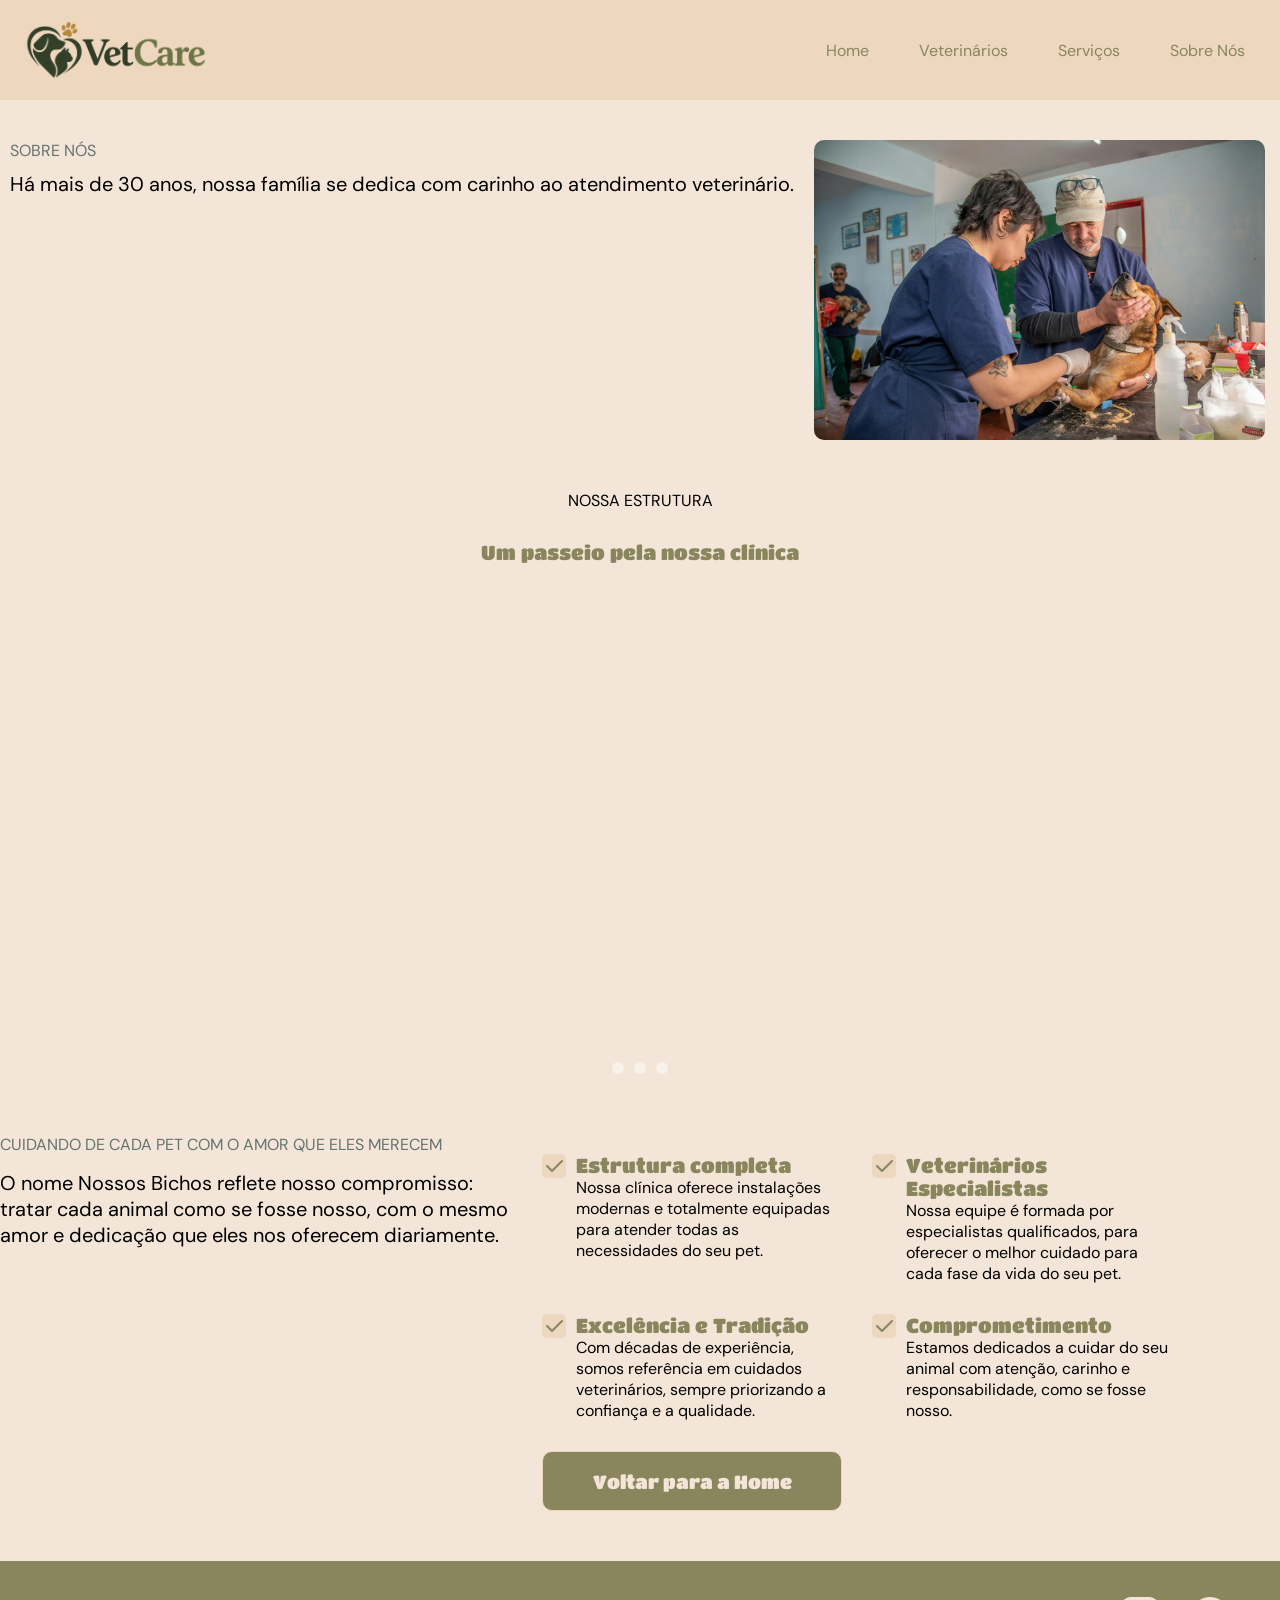
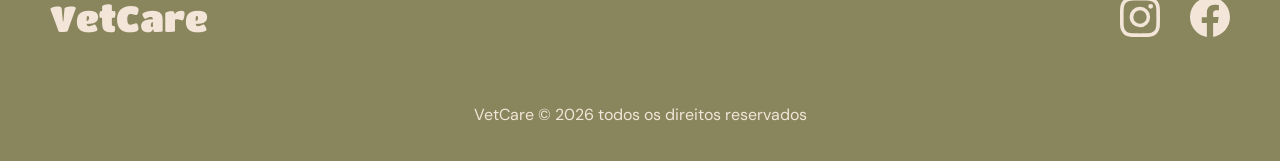
==== pages/abtus.html @ 1b6a0a5a "tela de sobre nós 90% pronta" ====
<!DOCTYPE html>
<html lang="en">

<head>
    <meta charset="UTF-8">
    <meta name="viewport" content="width=device-width, initial-scale=1.0">
    <link rel="icon" type="image/png" href="../assets/Logotipo de Coração Pet Veterinário.png">
    <link rel="stylesheet" href="../css/components/reset.css">
    <link rel="stylesheet" href="../css/components/navbar-footer.css">
    <link rel="stylesheet" href="../css/abtus.css">
    <title>Document</title>
</head>

<body>

    <header>
        <section class="logo">
            <a href="../index.html">
                <img src="../assets/LogoVetCare.png" alt="">
            </a>
        </section>
        <section class="nav-items">
            <input type="checkbox" id="menu-toggle">
            <label for="menu-toggle" class="menu-icon">
                <svg xmlns="http://www.w3.org/2000/svg" width="40" height="40" viewBox="0 0 24 24" fill="none"
                    stroke="#89865E" stroke-width="2" stroke-linecap="round" stroke-linejoin="round"
                    class="lucide lucide-menu-icon lucide-menu icon-menu">
                    <path d="M4 5h16" />
                    <path d="M4 12h16" />
                    <path d="M4 19h16" />
                </svg>

                <svg class="icon-close" xmlns="http://www.w3.org/2000/svg" width="40" height="40" viewBox="0 0 24 24"
                    fill="none" stroke="white" stroke-width="2" stroke-linecap="round" stroke-linejoin="round">

                    <path d="M18 6 6 18" />
                    <path d="m6 6 12 12" />
                </svg>
            </label>

            <nav>
                <ul>
                    <li><a href="../index.html">Home</a></li>
                    <li><a href="./vets.html">Veterinários</a></li>
                    <li><a href="./services.html">Serviços</a></li>
                    <li><a href="./abtus.html">Sobre Nós</a></li>
                </ul>
            </nav>
        </section>
    </header>

    <main>
        <section class="hero">
            <div class="hero-texts">
                <p class="secondary-text">SOBRE NÓS</p>
                <p class="smaller">Há mais de 30 anos, nossa família se dedica com carinho ao atendimento veterinário.
                </p>
            </div>
            <figure>
                <img src="../assets/abtus-hero.jpg" alt="">
            </figure>
        </section>

        <section class="structure">
            <p>NOSSA ESTRUTURA</p>
            <h3 class="smaller">Um passeio pela nossa clínica</h3>

            <section class="carousel">
                <ul class="carousel__slides">
                    <li class="carousel__slide carousel__slide--1">
                        <img src="../assets/structure-1.jpg" alt="Cachorro">
                    </li>
                    <li class="carousel__slide carousel__slide--2">
                        <img src="../assets/structure-2.jpg" alt="Gato">
                    </li>
                    <li class="carousel__slide carousel__slide--3">
                        <img src="../assets/structure-3.jpg" alt="Cachorro e gato">
                    </li>

                </ul>
                <div class="carousel__controls">
                    <input type="radio" name="slide" id="slide-1" class="carousel__dot carousel__dot--1">

                    <label for="slide-1"></label>


                    <input type="radio" name="slide" id="slide-2" class="carousel__dot carousel__dot--2">

                    <label for="slide-2"></label>


                    <input type="radio" name="slide" id="slide-3" class="carousel__dot carousel__dot--3">

                    <label for="slide-3"></label>
                </div>

            </section>
        </section>

        <section class="bot-section">
            <div class="bot-texts">
                <p class="secondary-text">CUIDANDO DE CADA PET COM O AMOR QUE ELES MERECEM</p>
                <p class="smaller">O nome Nossos Bichos reflete nosso compromisso: tratar cada animal como se fosse
                    nosso, com o mesmo
                    amor e dedicação que eles nos oferecem diariamente.</p>
            </div>
            <div class="bot-cards">
                <article>
                    <img src="../assets/icons/tabler-icon-check-abtus.svg" alt="">
                    <div>
                        <h3 class="smaller">Estrutura completa</h3>
                        <p>Nossa clínica oferece instalações modernas e totalmente equipadas para atender todas as
                            necessidades do seu pet.</p>
                    </div>
                </article>
                <article>
                    <img src="../assets/icons/tabler-icon-check-abtus.svg" alt="">
                    <div>
                        <h3 class="smaller">Veterinários Especialistas</h3>
                        <p>Nossa equipe é formada por especialistas qualificados, para oferecer o melhor cuidado para
                            cada fase da vida do seu pet.</p>
                    </div>
                </article>
                <article>
                    <img src="../assets/icons/tabler-icon-check-abtus.svg" alt="">
                    <div>
                        <h3 class="smaller">Excelência e Tradição</h3>
                        <p>Com décadas de experiência, somos referência em cuidados veterinários, sempre priorizando a
                            confiança e a qualidade.</p>
                    </div>
                </article>
                <article>
                    <img src="../assets/icons/tabler-icon-check-abtus.svg" alt="">
                    <div>
                        <h3 class="smaller">Comprometimento</h3>
                        <p>Estamos dedicados a cuidar do seu animal com atenção, carinho e responsabilidade, como se
                            fosse nosso.</p>
                    </div>
                </article>

                <a href="../index.html" class="btn">Voltar para a Home</a>
            </div>
        </section>
    </main>

    <footer>
        <section class="footer-title">
            <h2>VetCare</h2>
            <section class="footer-socials">
                <a href="https://www.instagram.com/">
                    <svg xmlns="http://www.w3.org/2000/svg" width="40" height="40" fill="currentColor"
                        class="bi bi-instagram" viewBox="0 0 16 16">
                        <path
                            d="M8 0C5.829 0 5.556.01 4.703.048 3.85.088 3.269.222 2.76.42a3.9 3.9 0 0 0-1.417.923A3.9 3.9 0 0 0 .42 2.76C.222 3.268.087 3.85.048 4.7.01 5.555 0 5.827 0 8.001c0 2.172.01 2.444.048 3.297.04.852.174 1.433.372 1.942.205.526.478.972.923 1.417.444.445.89.719 1.416.923.51.198 1.09.333 1.942.372C5.555 15.99 5.827 16 8 16s2.444-.01 3.298-.048c.851-.04 1.434-.174 1.943-.372a3.9 3.9 0 0 0 1.416-.923c.445-.445.718-.891.923-1.417.197-.509.332-1.09.372-1.942C15.99 10.445 16 10.173 16 8s-.01-2.445-.048-3.299c-.04-.851-.175-1.433-.372-1.941a3.9 3.9 0 0 0-.923-1.417A3.9 3.9 0 0 0 13.24.42c-.51-.198-1.092-.333-1.943-.372C10.443.01 10.172 0 7.998 0zm-.717 1.442h.718c2.136 0 2.389.007 3.232.046.78.035 1.204.166 1.486.275.373.145.64.319.92.599s.453.546.598.92c.11.281.24.705.275 1.485.039.843.047 1.096.047 3.231s-.008 2.389-.047 3.232c-.035.78-.166 1.203-.275 1.485a2.5 2.5 0 0 1-.599.919c-.28.28-.546.453-.92.598-.28.11-.704.24-1.485.276-.843.038-1.096.047-3.232.047s-2.39-.009-3.233-.047c-.78-.036-1.203-.166-1.485-.276a2.5 2.5 0 0 1-.92-.598 2.5 2.5 0 0 1-.6-.92c-.109-.281-.24-.705-.275-1.485-.038-.843-.046-1.096-.046-3.233s.008-2.388.046-3.231c.036-.78.166-1.204.276-1.486.145-.373.319-.64.599-.92s.546-.453.92-.598c.282-.11.705-.24 1.485-.276.738-.034 1.024-.044 2.515-.045zm4.988 1.328a.96.96 0 1 0 0 1.92.96.96 0 0 0 0-1.92m-4.27 1.122a4.109 4.109 0 1 0 0 8.217 4.109 4.109 0 0 0 0-8.217m0 1.441a2.667 2.667 0 1 1 0 5.334 2.667 2.667 0 0 1 0-5.334" />
                    </svg>
                </a>
                <a href="https://www.facebook.com/?locale=pt_BR">
                    <svg xmlns="http://www.w3.org/2000/svg" width="40" height="40" fill="currentColor"
                        class="bi bi-facebook" viewBox="0 0 16 16">
                        <path
                            d="M16 8.049c0-4.446-3.582-8.05-8-8.05C3.58 0-.002 3.603-.002 8.05c0 4.017 2.926 7.347 6.75 7.951v-5.625h-2.03V8.05H6.75V6.275c0-2.017 1.195-3.131 3.022-3.131.876 0 1.791.157 1.791.157v1.98h-1.009c-.993 0-1.303.621-1.303 1.258v1.51h2.218l-.354 2.326H9.25V16c3.824-.604 6.75-3.934 6.75-7.951" />
                    </svg>
                </a>
            </section>
        </section>

        <section class="footer-bot">
            <p>VetCare © 2026 todos os direitos reservados</p>
        </section>
    </footer>

</body>

</html>
---- css/components/navbar-footer.css ----
.logo {
    max-width: 200px;
}

header {
    height: 100px;
    display: flex;
    align-items: center;
    justify-content: space-between;
    background-color: var(--primary);
    padding: 0 15px;
    position: relative;
}

.menu-icon {
    display: block;
}

nav {
    position: absolute;
    top: 100%;
    left: 0;
    width: 100%;
    background-color: var(--primary);
    max-height: 0;
    overflow: hidden;
    transition: 0.3s ease;
    z-index: 10000;
    display: flex;
    justify-content: center;
}

nav ul {
    display: flex;
    flex-direction: column;
    gap: 20px;
    padding: 20px;
    list-style: none;
    text-align: center;
    width: 100%;
}

nav a {
    display: block;
    padding: 12px 5px;
    color: var(--secondary);
    text-decoration: none;
    padding: 15px 0;
    transition: .5s;
    border-radius: 10px;

    &:hover {
        background-color: var(--primary-light);
        color: var(--secondary);
    }
}

#menu-toggle {
    display: none;
}

.menu-icon {
    display: block;
    cursor: pointer;
}

.icon-close {
    display: none;
}

#menu-toggle:checked~.menu-icon .icon-menu {
    display: none;
}

#menu-toggle:checked~.menu-icon .icon-close {
    display: block;
}

#menu-toggle:checked~nav {
    display: flex;
    max-height: 600px;
}






footer {
    width: 100%;
    background-color: var(--secondary);
    display: flex;
    flex-direction: column;
    align-items: center;
    color: var(--primary-light);
    gap: 30px;
    padding: 20px 0;
    text-align: center;
}
footer h2 {
    color: var(--primary-light);
}

.footer-socials {
    display: flex;
    justify-content: center;
    gap: 30px;
}

.footer-title{
    display: flex;
    flex-direction: column;
    gap: 30px;
}

.footer-title a {
    color: var(--primary-light);
}































@media (min-width: 1024px) {
    .menu-icon {
        display: none;
    }

    nav {
        position: static;
        width: auto;
        max-height: none;
        overflow: visible;
        background-color: transparent;
    }

    nav a {
        padding: 10px 20px;
    }

    nav ul {
        flex-direction: row;
        align-items: center;
        gap: 10px;
        padding: 0;
    }

    .nav-itens {
        max-width: 900px;
    }

    footer {
        justify-content: space-around;
        height: 200px;
    }
    .footer-title {
        flex-direction: row;
        justify-content: space-between;
        width: 100%;
        padding: 0 50px;
    }
}
---- css/abtus.css ----
.hero {
    max-width: 1500px;
    margin: 30px auto;
    display: flex;
    flex-direction: column;
    gap: 20px;
    padding: 10px;
}

.hero figure {
    max-width: 650px;
    height: 300px;
}

.hero figure img {
    border-radius: 10px;
    height: 100%;
}

.hero-texts {
    display: flex;
    flex-direction: column;
    gap: 10px;
}

.structure {
    max-width: 1500px;
    margin: 0 auto;
    text-align: center;
    display: flex;
    flex-direction: column;
    gap: 30px;
    padding: 10px;
}





.carousel {
    position: relative;
    width: 100%;
    height: 500px;
    overflow: hidden;
    border-radius: 10px;
}

.carousel__slides {
    position: relative;
    width: 100%;
    height: 100%;
    list-style: none;
}

.carousel__slide {
    position: absolute;
    inset: 0;
    opacity: 0;
    animation: slide 12s infinite;
    transition: opacity 500ms ease;
}

.carousel__slide img {
    width: 100%;
    height: 100%;
    object-fit: cover;
}



.carousel__slide--1 {
    animation-delay: 0s;
}

.carousel__slide--2 {
    animation-delay: 4s;
}

.carousel__slide--3 {
    animation-delay: 8s;
}


@keyframes slide {
    0% {
        opacity: 0;
    }

    5% {
        opacity: 1;
    }

    28% {
        opacity: 1;
    }

    33% {
        opacity: 0;
    }

    100% {
        opacity: 0;
    }
}


.carousel__controls {
    position: absolute;
    bottom: 20px;
    left: 50%;
    transform: translateX(-50%);
    display: flex;
    gap: 10px;
    z-index: 10;
}


.carousel__dot {
    display: none;
}


.carousel__controls label {
    width: 12px;
    height: 12px;
    border-radius: 50%;
    background: white;
    opacity: 0.5;
    cursor: pointer;
    transition: 300ms ease;
}


.carousel__dot:checked+label {
    opacity: 1;
    transform: scale(1.3);
}



.carousel:has(.carousel__dot--1:checked) .carousel__slide--1 {
    opacity: 1;
}


.carousel:has(.carousel__dot--2:checked) .carousel__slide--2 {
    opacity: 1;
}


.carousel:has(.carousel__dot--3:checked) .carousel__slide--3 {
    opacity: 1;
}

.carousel:has(.carousel__dot:checked) .carousel__slide {
    animation: none;
}



.bot-section {
    max-width: 1500px;
    margin: 30px auto;
}

.bot-texts {
    text-align: center;
    display: flex;
    flex-direction: column;
    gap: 15px;
}


.bot-cards {
    margin: 20px 0;
    display: grid;
    grid-template-columns: repeat(1, 1fr);
    flex-direction: column;
    gap: 30px;
}

.bot-cards article {
    display: flex;
    gap: 10px;
    max-width: 300px;
}

.bot-cards article img {
    width: 24px;
    height: 24px;
}

@media (min-width: 580px) {
    .bot-cards {

        grid-template-columns: repeat(2, 1fr);

    }
}

@media (min-width: 768px) {
    .hero {
        max-width: 1500px;
        margin: 30px auto;
        display: flex;
        flex-direction: row;
        gap: 20px;
        padding: 10px;
    }
}

@media (min-width: 1024px) {
    .bot-section {
        display: flex;
        gap: 30px;
    }

    /* .bot-cards {
    width: 100%;
   } */

    .bot-texts {
        width: 40%;
        text-align: start;
    }
}
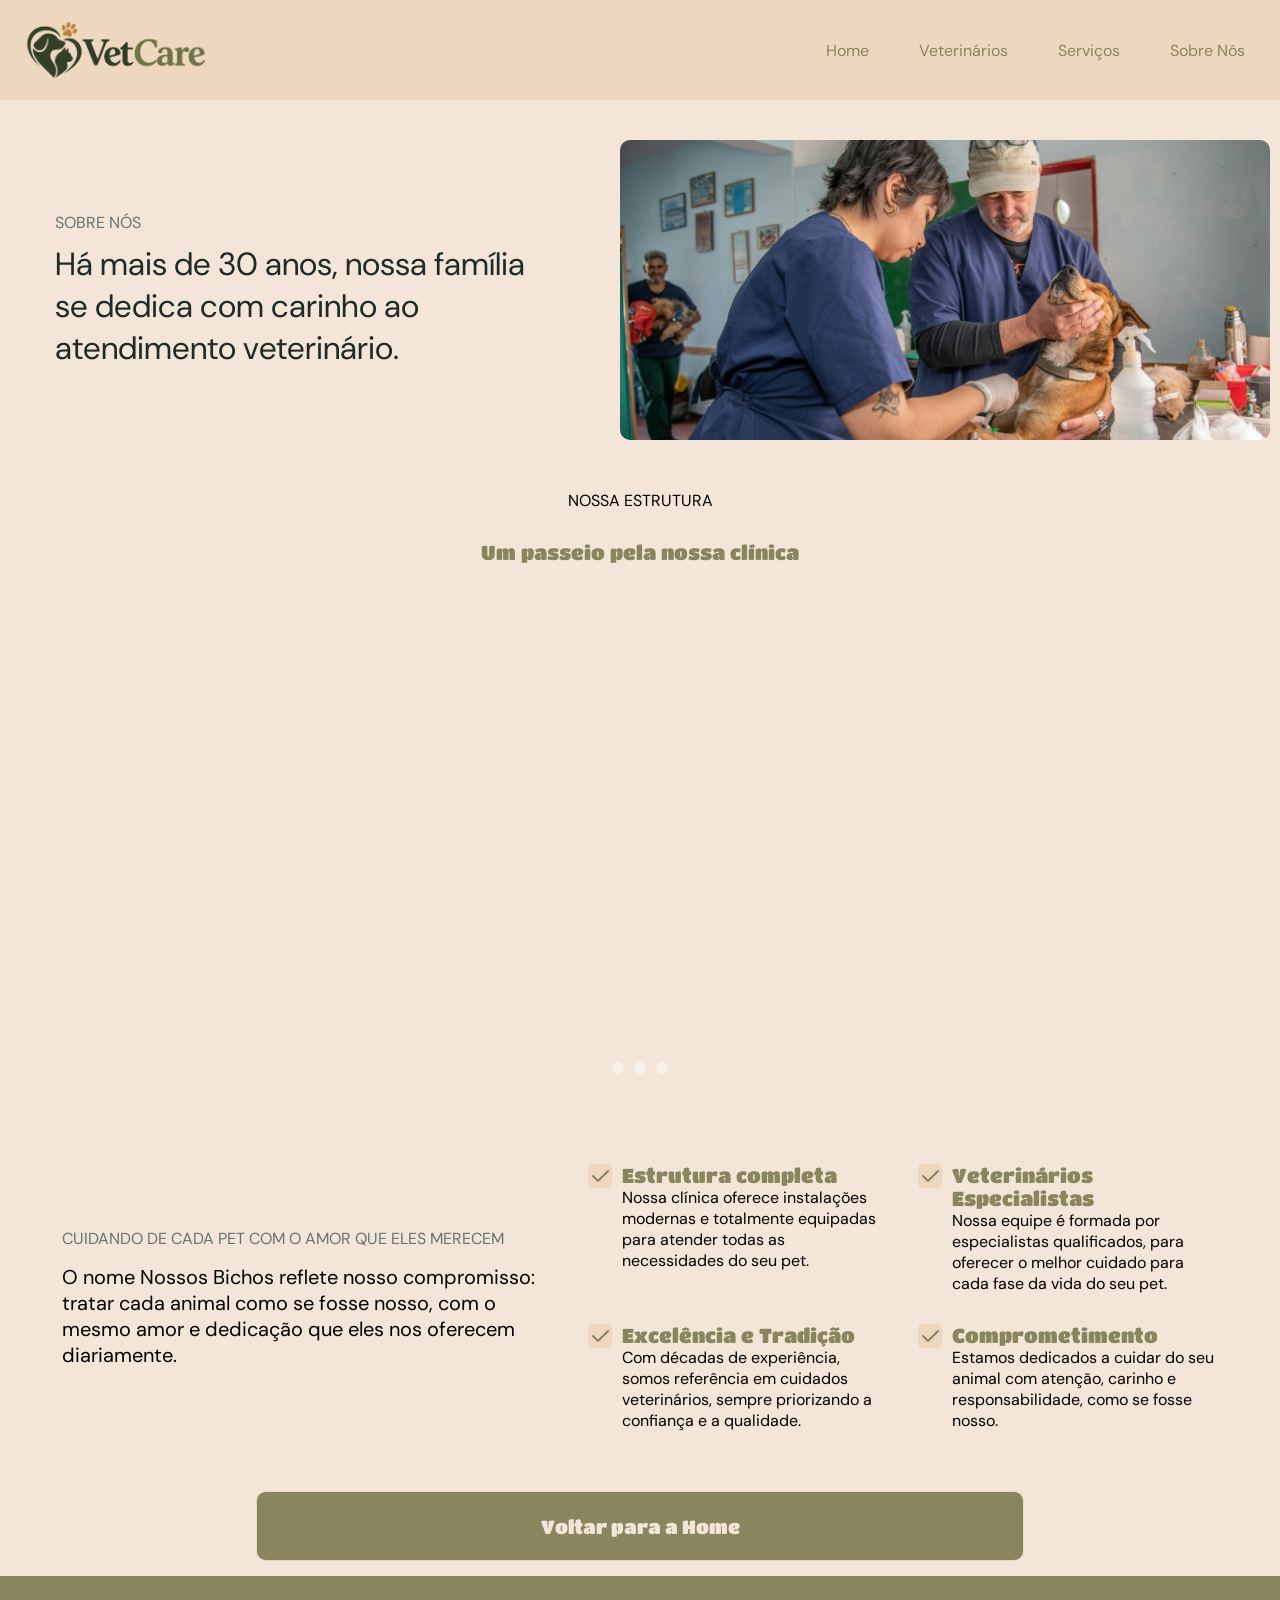
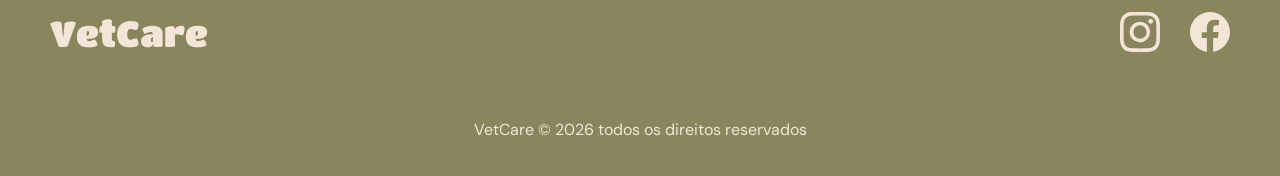
==== commit 5e3c3b53: "tela de sobre nós pronta" ====
--- a/pages/abtus.html
+++ b/pages/abtus.html
@@ -53,15 +53,14 @@
         <section class="hero">
             <div class="hero-texts">
                 <p class="secondary-text">SOBRE NÓS</p>
-                <p class="smaller">Há mais de 30 anos, nossa família se dedica com carinho ao atendimento veterinário.
-                </p>
+                <p class="bigger">Há mais de 30 anos, nossa família se dedica com carinho ao atendimento veterinário.</p>
             </div>
             <figure>
                 <img src="../assets/abtus-hero.jpg" alt="">
             </figure>
         </section>
 
-        <section class="structure">
+        <section class="structure" id="structure">
             <p>NOSSA ESTRUTURA</p>
             <h3 class="smaller">Um passeio pela nossa clínica</h3>
 
@@ -138,9 +137,9 @@
                     </div>
                 </article>
 
-                <a href="../index.html" class="btn">Voltar para a Home</a>
             </div>
         </section>
+        <a href="../index.html" class="btn">Voltar para a Home</a>
     </main>
 
     <footer>
--- a/css/abtus.css
+++ b/css/abtus.css
@@ -1,3 +1,8 @@
+.bigger {
+    font-size: 32px;
+    color: var(--text);
+}
+
 .hero {
     max-width: 1500px;
     margin: 30px auto;
@@ -161,6 +166,8 @@
 .bot-section {
     max-width: 1500px;
     margin: 30px auto;
+padding: 10px 20px;
+
 }
 
 .bot-texts {
@@ -183,11 +190,18 @@
     display: flex;
     gap: 10px;
     max-width: 300px;
+    margin: 0 auto;
 }
 
 .bot-cards article img {
     width: 24px;
     height: 24px;
+}
+
+.btn {
+    width: 80%;
+    margin: 15px auto;
+    height: 70px;
 }
 
 @media (min-width: 580px) {
@@ -207,20 +221,32 @@
         gap: 20px;
         padding: 10px;
     }
+
+    .hero-texts {
+        justify-content: center;
+        max-width: 500px;
+        margin: 0 auto;
+    }
+
+    .hero figure {
+        width: 100%;
+    }
 }
 
 @media (min-width: 1024px) {
     .bot-section {
         display: flex;
         gap: 30px;
-    }
-
-    /* .bot-cards {
-    width: 100%;
-   } */
+        justify-content: center;
+    }
+
+   .btn {
+    width: 60%;
+   }
 
     .bot-texts {
         width: 40%;
         text-align: start;
+        justify-content: center;
     }
 }
